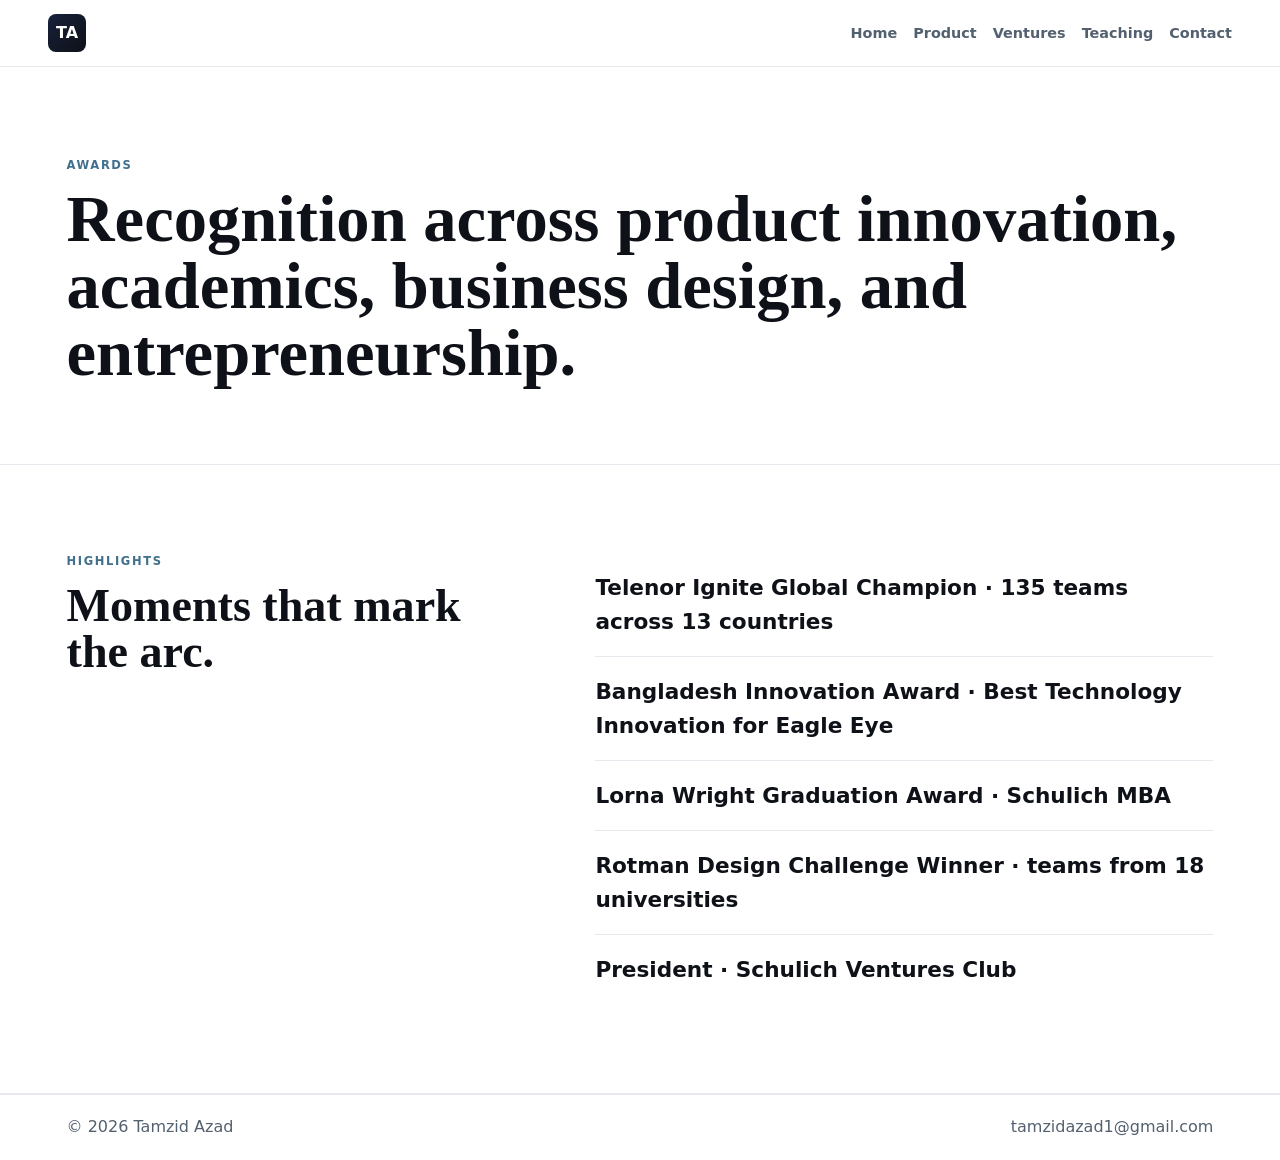
==== awards.html @ 00b00346 "chore: initial baseline commit before website evolution" ====
<!doctype html>
<html lang="en">
  <head>
    <meta charset="utf-8">
    <meta name="viewport" content="width=device-width, initial-scale=1">
    <title>Awards | Tamzid Azad</title>
    <meta name="description" content="Awards, recognitions, and leadership highlights for Tamzid Azad.">
    <link rel="stylesheet" href="/styles.css?v=20260816">
  </head>
  <body>
    <header class="site-header">
      <a class="mark" href="/" aria-label="Tamzid Azad home">TA</a>
      <nav aria-label="Primary navigation">
        <a href="/">Home</a>
        <a href="/product-management">Product</a>
        <a href="/ventures">Ventures</a>
        <a href="/teaching">Teaching</a>
        <a class="nav-contact" href="/#contact">Contact</a>
      </nav>
    </header>

    <main>
      <section class="page-hero compact">
        <p class="eyebrow">Awards</p>
        <h1>Recognition across product innovation, academics, business design, and entrepreneurship.</h1>
      </section>

      <section class="section recognition awards-list">
        <div>
          <p class="eyebrow">Highlights</p>
          <h2>Moments that mark the arc.</h2>
        </div>
        <ul>
          <li>Telenor Ignite Global Champion · 135 teams across 13 countries</li>
          <li>Bangladesh Innovation Award · Best Technology Innovation for Eagle Eye</li>
          <li>Lorna Wright Graduation Award · Schulich MBA</li>
          <li>Rotman Design Challenge Winner · teams from 18 universities</li>
          <li>President · Schulich Ventures Club</li>
        </ul>
      </section>
    </main>

    <footer>
      <span>© <span id="year"></span> Tamzid Azad</span>
      <a href="mailto:tamzidazad1@gmail.com">tamzidazad1@gmail.com</a>
    </footer>
    <script src="/script.js"></script>
  </body>
</html>
---- styles.css ----
/* Midnight Founder — see brand-guidelines.html */
:root {
  --ink: #0e1117;
  --midnight: #17213a;
  --steel: #53606f;
  --glacier: #7aa6c2;
  /* Glacier is too light to carry small bold text on Pearl (about 2.2:1), so
     accents on light backgrounds use this darker cousin and keep Glacier itself
     for fills, rules, and type on the dark bands. */
  --glacier-deep: #40708c;
  --paper: #ffffff;
  --panel: #ffffff;
  --muted: var(--steel);
  --line: #e7e9ee;
  --shadow: 0 18px 60px rgba(14, 17, 23, 0.08);
}

* {
  box-sizing: border-box;
}

html {
  scroll-behavior: smooth;
}

body {
  margin: 0;
  color: var(--ink);
  background: var(--paper);
  font-family: Inter, ui-sans-serif, system-ui, -apple-system, BlinkMacSystemFont, "Segoe UI", sans-serif;
  line-height: 1.55;
}

a {
  color: inherit;
  text-decoration: none;
}

.site-header {
  position: sticky;
  top: 0;
  z-index: 10;
  display: flex;
  align-items: center;
  justify-content: space-between;
  gap: 24px;
  padding: 14px clamp(20px, 4vw, 48px);
  background: rgba(255, 255, 255, 0.92);
  border-bottom: 1px solid rgba(231, 233, 238, 0.9);
  backdrop-filter: blur(16px);
}

.mark {
  display: grid;
  width: 38px;
  height: 38px;
  place-items: center;
  color: #fff;
  background: linear-gradient(135deg, var(--midnight), var(--ink));
  border-radius: 8px;
  font-weight: 850;
  letter-spacing: 0;
}

nav {
  display: flex;
  flex-wrap: wrap;
  gap: 16px;
  color: var(--muted);
  font-size: 0.9rem;
  font-weight: 650;
}

nav a:hover,
nav a[aria-current="page"] {
  color: var(--ink);
}

.home-hero,
.page-hero,
.contact-page {
  position: relative;
  overflow: hidden;
  background: var(--paper);
}

.home-hero {
  display: grid;
  grid-template-columns: minmax(0, 0.9fr) minmax(360px, 0.72fr);
  align-items: stretch;
  gap: clamp(18px, 3vw, 44px);
  min-height: calc(100vh - 67px);
  padding: 0 0 0 clamp(20px, 5.2vw, 70px);
  border-bottom: 1px solid var(--line);
}

.home-hero::before {
  display: none;
}

.hero-copy,
.hero-panel {
  position: relative;
  z-index: 1;
}

.hero-copy {
  display: flex;
  flex-direction: column;
  justify-content: center;
  max-width: 720px;
  padding: clamp(54px, 8vw, 112px) 0;
}

.eyebrow {
  margin: 0 0 12px;
  color: var(--glacier-deep);
  font-size: 0.72rem;
  font-weight: 850;
  letter-spacing: 0.14em;
  text-transform: uppercase;
}

h1,
h2,
h3,
p {
  margin-top: 0;
}

h1 {
  margin-bottom: 18px;
  font-family: Georgia, "Times New Roman", serif;
  font-size: clamp(2.8rem, 5.2vw, 5.4rem);
  line-height: 1;
  letter-spacing: 0;
}

h2 {
  max-width: 920px;
  margin-bottom: 24px;
  font-family: Georgia, "Times New Roman", serif;
  font-size: clamp(1.8rem, 3.6vw, 3.45rem);
  line-height: 1;
  letter-spacing: 0;
}

h3 {
  margin-bottom: 8px;
  font-size: 1.05rem;
  line-height: 1.22;
}

.lede {
  max-width: 660px;
  color: var(--steel);
  font-size: clamp(1.05rem, 1.55vw, 1.35rem);
  line-height: 1.35;
}

.hero-actions,
.contact-actions {
  display: flex;
  flex-wrap: wrap;
  gap: 12px;
  margin-top: 22px;
}

.hero-links {
  position: relative;
  z-index: 1;
  display: flex;
  flex-wrap: wrap;
  gap: 10px;
  max-width: 660px;
  margin-top: 28px;
}

.hero-links a {
  display: inline-flex;
  min-height: 36px;
  align-items: center;
  padding: 8px 12px;
  border: 1px solid rgba(231, 233, 238, 0.95);
  border-radius: 999px;
  color: var(--midnight);
  background: rgba(255, 255, 255, 0.68);
  font-size: 0.9rem;
  font-weight: 750;
}

.hero-links a:hover {
  border-color: var(--glacier);
  color: var(--glacier-deep);
}

.button {
  display: inline-flex;
  min-height: 42px;
  align-items: center;
  justify-content: center;
  padding: 10px 16px;
  border: 1px solid var(--ink);
  border-radius: 4px;
  font-weight: 750;
}

.button.primary {
  color: #fff;
  background: var(--ink);
}

.button.secondary {
  color: var(--ink);
  background: rgba(255, 255, 255, 0.64);
}

.panel-kicker,
.route-card span,
.narrative-grid span,
.course-list span,
.timeline-page span {
  display: block;
  color: var(--glacier-deep);
  font-size: 0.75rem;
  font-weight: 850;
  letter-spacing: 0.1em;
  text-transform: uppercase;
}

.hero-panel {
  align-self: stretch;
  display: flex;
  min-height: 360px;
  flex-direction: column;
  justify-content: space-between;
  padding: clamp(22px, 3vw, 34px);
  border: 1px solid var(--line);
  border-radius: 4px;
  background: rgba(255, 255, 255, 0.72);
  box-shadow: var(--shadow);
}

.panel-mark {
  display: grid;
  width: 58px;
  height: 58px;
  place-items: center;
  border: 1px solid var(--line);
  border-radius: 50%;
  color: var(--midnight);
  font-family: Georgia, "Times New Roman", serif;
  font-size: 1.35rem;
  font-weight: 700;
}

.panel-kicker {
  margin: auto 0 12px;
}

.hero-panel h2 {
  margin-bottom: 22px;
  font-size: clamp(1.8rem, 2.9vw, 2.8rem);
}

.panel-list {
  display: grid;
  border-top: 1px solid var(--line);
}

.panel-list span {
  padding: 12px 0;
  border-bottom: 1px solid var(--line);
  color: var(--muted);
  font-weight: 650;
}

.stats {
  display: grid;
  grid-template-columns: repeat(4, 1fr);
  border-top: 1px solid var(--line);
  border-bottom: 1px solid var(--line);
  background: var(--panel);
}

.stats div {
  min-height: 108px;
  padding: 22px clamp(18px, 2.6vw, 30px);
  border-right: 1px solid var(--line);
}

.stats div:last-child {
  border-right: 0;
}

.stats strong {
  display: block;
  color: var(--midnight);
  font-family: Georgia, "Times New Roman", serif;
  font-size: clamp(1.85rem, 3.3vw, 3.35rem);
  line-height: 1;
}

.stats span {
  color: var(--muted);
  font-weight: 650;
}

.section {
  padding: clamp(52px, 7vw, 88px) clamp(20px, 5.2vw, 70px);
}

.narrative-grid,
.route-grid,
.teaching-grid,
.course-list {
  display: grid;
  gap: 16px;
}

.narrative-grid {
  grid-template-columns: repeat(4, 1fr);
}

.route-grid {
  grid-template-columns: repeat(4, 1fr);
}

.route-grid.three {
  grid-template-columns: repeat(3, 1fr);
}

.narrative-grid article,
.route-card,
.teaching-grid article,
.course-list article {
  border: 1px solid var(--line);
  border-radius: 8px;
  background: var(--panel);
  padding: 22px;
}

.narrative-grid p,
.route-card p,
.teaching-grid p,
.course-list p,
.timeline-page p {
  margin-bottom: 0;
  color: var(--muted);
}

.feature-band {
  display: grid;
  grid-template-columns: minmax(220px, 0.55fr) minmax(0, 1.45fr);
  gap: clamp(28px, 6vw, 72px);
  color: #fff;
  background: var(--midnight);
}

.feature-band .eyebrow {
  color: var(--glacier);
}

.feature-band .route-card {
  color: var(--ink);
}

.recognition {
  display: grid;
  grid-template-columns: minmax(260px, 0.85fr) minmax(0, 1.15fr);
  gap: clamp(28px, 6vw, 72px);
  background: #fff;
  border-top: 1px solid var(--line);
  border-bottom: 1px solid var(--line);
}

.recognition ul {
  align-self: center;
  margin: 0;
  padding: 0;
  list-style: none;
}

.recognition li {
  padding: 18px 0;
  border-bottom: 1px solid var(--line);
  font-size: clamp(1.05rem, 2vw, 1.35rem);
  font-weight: 700;
}

.recognition li:last-child {
  border-bottom: 0;
}

.page-hero,
.contact-page {
  padding: clamp(54px, 7vw, 92px) clamp(20px, 5.2vw, 70px);
}

.page-hero.compact {
  padding-bottom: clamp(40px, 5vw, 60px);
}

.teaching-hero {
  color: #fff;
  background: var(--midnight);
}

.teaching-hero .eyebrow {
  color: var(--glacier);
}

.teaching-hero .lede {
  color: rgba(255, 255, 255, 0.82);
}

.teaching-grid.expanded {
  grid-template-columns: repeat(4, 1fr);
}

.timeline-page {
  display: grid;
  gap: 18px;
}

.timeline-page article {
  display: grid;
  grid-template-columns: minmax(160px, 0.28fr) minmax(0, 1fr);
  gap: 18px 34px;
  padding: 28px 0;
  border-bottom: 1px solid var(--line);
}

.timeline-page article:first-child {
  padding-top: 0;
}

.timeline-page h2 {
  margin-bottom: 8px;
  font-size: clamp(1.55rem, 2.35vw, 2.45rem);
}

.timeline-page h3 {
  color: var(--glacier-deep);
}

.course-list {
  grid-template-columns: repeat(2, 1fr);
}

.course-list h2 {
  font-size: clamp(1.55rem, 2.35vw, 2.45rem);
}

.contact-page {
  min-height: calc(100vh - 142px);
  display: flex;
  flex-direction: column;
  justify-content: center;
}

footer {
  display: flex;
  justify-content: space-between;
  gap: 16px;
  padding: 20px clamp(20px, 5.2vw, 70px);
  color: var(--muted);
  background: #fff;
  border-top: 1px solid var(--line);
}

@media (max-width: 1050px) {
  .narrative-grid,
  .route-grid,
  .teaching-grid.expanded {
    grid-template-columns: repeat(2, 1fr);
  }

  .feature-band,
  .recognition {
    grid-template-columns: 1fr;
  }
}

@media (max-width: 900px) {
  .home-hero {
    grid-template-columns: 1fr;
    min-height: auto;
    padding: clamp(30px, 7vw, 58px) clamp(20px, 5.2vw, 70px) 0;
  }

  .hero-panel {
    min-height: 300px;
  }

  .hero-copy {
    padding: 0;
  }

  .hero-portrait {
    min-height: 430px;
    border-radius: 42px 42px 0 0;
  }

  .hero-portrait::after {
    background: linear-gradient(180deg, rgba(255, 255, 255, 0) 56%, var(--paper) 100%);
  }

  .hero-portrait img {
    min-height: 430px;
    object-position: 36% 50%;
  }

  .stats,
  .route-grid.three {
    grid-template-columns: repeat(2, 1fr);
  }

  .timeline-page article {
    grid-template-columns: 1fr;
  }
}

@media (max-width: 620px) {
  .site-header {
    align-items: flex-start;
  }

  nav {
    justify-content: flex-end;
    gap: 10px 14px;
    font-size: 0.86rem;
  }

  h1 {
    font-size: 2.75rem;
  }

  /* The wash is a right-column backdrop; once the hero stacks it just draws a
     seam down the middle of the copy. */
  .home-hero::before {
    display: none;
  }

  .stats,
  .narrative-grid,
  .route-grid,
  .route-grid.three,
  .teaching-grid.expanded,
  .course-list {
    grid-template-columns: 1fr;
  }

  .stats div {
    border-right: 0;
    border-bottom: 1px solid var(--line);
  }

  .stats div:last-child {
    border-bottom: 0;
  }

  footer {
    flex-direction: column;
  }
}

/* ---------------------------------------------------------- hero portrait */

.hero-portrait {
  position: relative;
  z-index: 1;
  align-self: stretch;
  display: flex;
  flex-direction: column;
  margin: 0;
  overflow: hidden;
  border: 0;
  border-radius: 50% 0 0 50%;
  background: transparent;
  box-shadow: none;
}

.hero-portrait::after {
  position: absolute;
  inset: 0;
  content: "";
  background:
    linear-gradient(90deg, var(--paper) 0%, rgba(255, 255, 255, 0.5) 14%, rgba(255, 255, 255, 0) 34%),
    linear-gradient(180deg, rgba(14, 17, 23, 0.02), rgba(14, 17, 23, 0.16));
  pointer-events: none;
}

.hero-portrait img {
  display: block;
  width: 100%;
  flex: 1;
  min-height: calc(100vh - 67px);
  object-fit: cover;
  object-position: 38% 50%;
}

.hero-portrait figcaption {
  display: none;
}

.hero-portrait strong {
  display: block;
  margin-bottom: 2px;
  font-family: Georgia, "Times New Roman", serif;
  font-size: 1.15rem;
  font-weight: 600;
}

.hero-portrait span {
  color: var(--muted);
  font-size: 0.92rem;
}

@media (max-width: 900px) {
  .home-hero .hero-portrait {
    min-height: 430px;
    border-radius: 42px 42px 0 0;
  }

  .home-hero .hero-portrait::after {
    background: linear-gradient(180deg, rgba(255, 255, 255, 0) 58%, var(--paper) 100%);
  }

  .home-hero .hero-portrait img {
    min-height: 430px;
    object-position: 36% 50%;
  }
}

/* ------------------------------------------------------- timeline toggle */

/* .timeline-page article sets display:grid, which outranks the user-agent
   [hidden] rule — without this the collapsed entries stay visible. */
.timeline-page article[hidden] {
  display: none;
}

.timeline-toggle {
  display: inline-flex;
  align-items: center;
  gap: 8px;
  margin-top: 22px;
  padding: 10px 16px;
  border: 1px solid var(--line);
  border-radius: 4px;
  color: var(--midnight);
  background: var(--panel);
  font: inherit;
  font-weight: 750;
  cursor: pointer;
  /* Grid child of .timeline-page — without this it stretches to the full
     column and stops reading as a button. */
  justify-self: start;
}

.timeline-toggle:hover {
  border-color: var(--glacier);
  color: var(--glacier-deep);
}

.timeline-toggle::after {
  content: "↓";
  font-size: 0.9em;
}

.timeline-toggle[aria-expanded="true"]::after {
  content: "↑";
}

/* ------------------------------------------------------------------ now */

.now-band {
  display: grid;
  grid-template-columns: minmax(260px, 0.72fr) minmax(0, 1.28fr);
  gap: clamp(28px, 6vw, 72px);
  border-top: 1px solid var(--line);
  background: var(--panel);
}

.now-band p {
  max-width: 62ch;
  color: var(--muted);
  font-size: clamp(1rem, 1.4vw, 1.2rem);
}

/* -------------------------------------------------------------- contact */

.contact-band {
  display: grid;
  grid-template-columns: minmax(280px, 0.9fr) minmax(0, 1.1fr);
  gap: clamp(34px, 7vw, 96px);
  align-items: end;
  padding: clamp(64px, 9vw, 118px) clamp(20px, 5.2vw, 70px);
  color: #fff;
  background: var(--midnight);
}

.contact-band .eyebrow {
  color: var(--glacier);
}

.contact-band h2 {
  max-width: 720px;
  margin-bottom: 0;
}

.contact-band-copy p {
  max-width: 54ch;
  margin-bottom: 30px;
  color: rgba(255, 255, 255, 0.74);
  font-size: clamp(1rem, 1.35vw, 1.18rem);
}

.contact-email {
  display: flex;
  max-width: 620px;
  align-items: center;
  justify-content: space-between;
  gap: 24px;
  padding: 18px 0;
  border-top: 1px solid rgba(255, 255, 255, 0.3);
  border-bottom: 1px solid rgba(255, 255, 255, 0.3);
  font-family: Georgia, "Times New Roman", serif;
  font-size: clamp(1.18rem, 2.2vw, 1.8rem);
}

.contact-email:hover {
  color: var(--glacier);
  border-color: var(--glacier);
}

/* --------------------------------------------------------------- media */

.media-feature {
  display: grid;
  grid-template-columns: minmax(240px, 0.58fr) minmax(0, 1.42fr);
  gap: clamp(28px, 5vw, 64px);
  border-top: 1px solid var(--line);
}

.media-copy p:not(.eyebrow) {
  max-width: 62ch;
  color: var(--muted);
}

.media-grid {
  display: grid;
  grid-template-columns: repeat(2, 1fr);
  gap: 16px;
}

.media-grid figure {
  overflow: hidden;
  margin: 0;
  border: 1px solid var(--line);
  border-radius: 8px;
  background: var(--panel);
  box-shadow: var(--shadow);
}

.media-grid img {
  display: block;
  width: 100%;
  aspect-ratio: 4 / 3;
  object-fit: cover;
}

.media-grid figcaption {
  padding: 14px 16px;
  color: var(--muted);
  font-size: 0.92rem;
}

@media (max-width: 1050px) {
  .now-band,
  .media-feature,
  .contact-band {
    grid-template-columns: 1fr;
  }
}

@media (max-width: 700px) {
  .nav-contact {
    display: none;
  }

  .media-grid {
    grid-template-columns: 1fr;
  }

  .contact-email {
    gap: 14px;
    overflow-wrap: anywhere;
  }
}
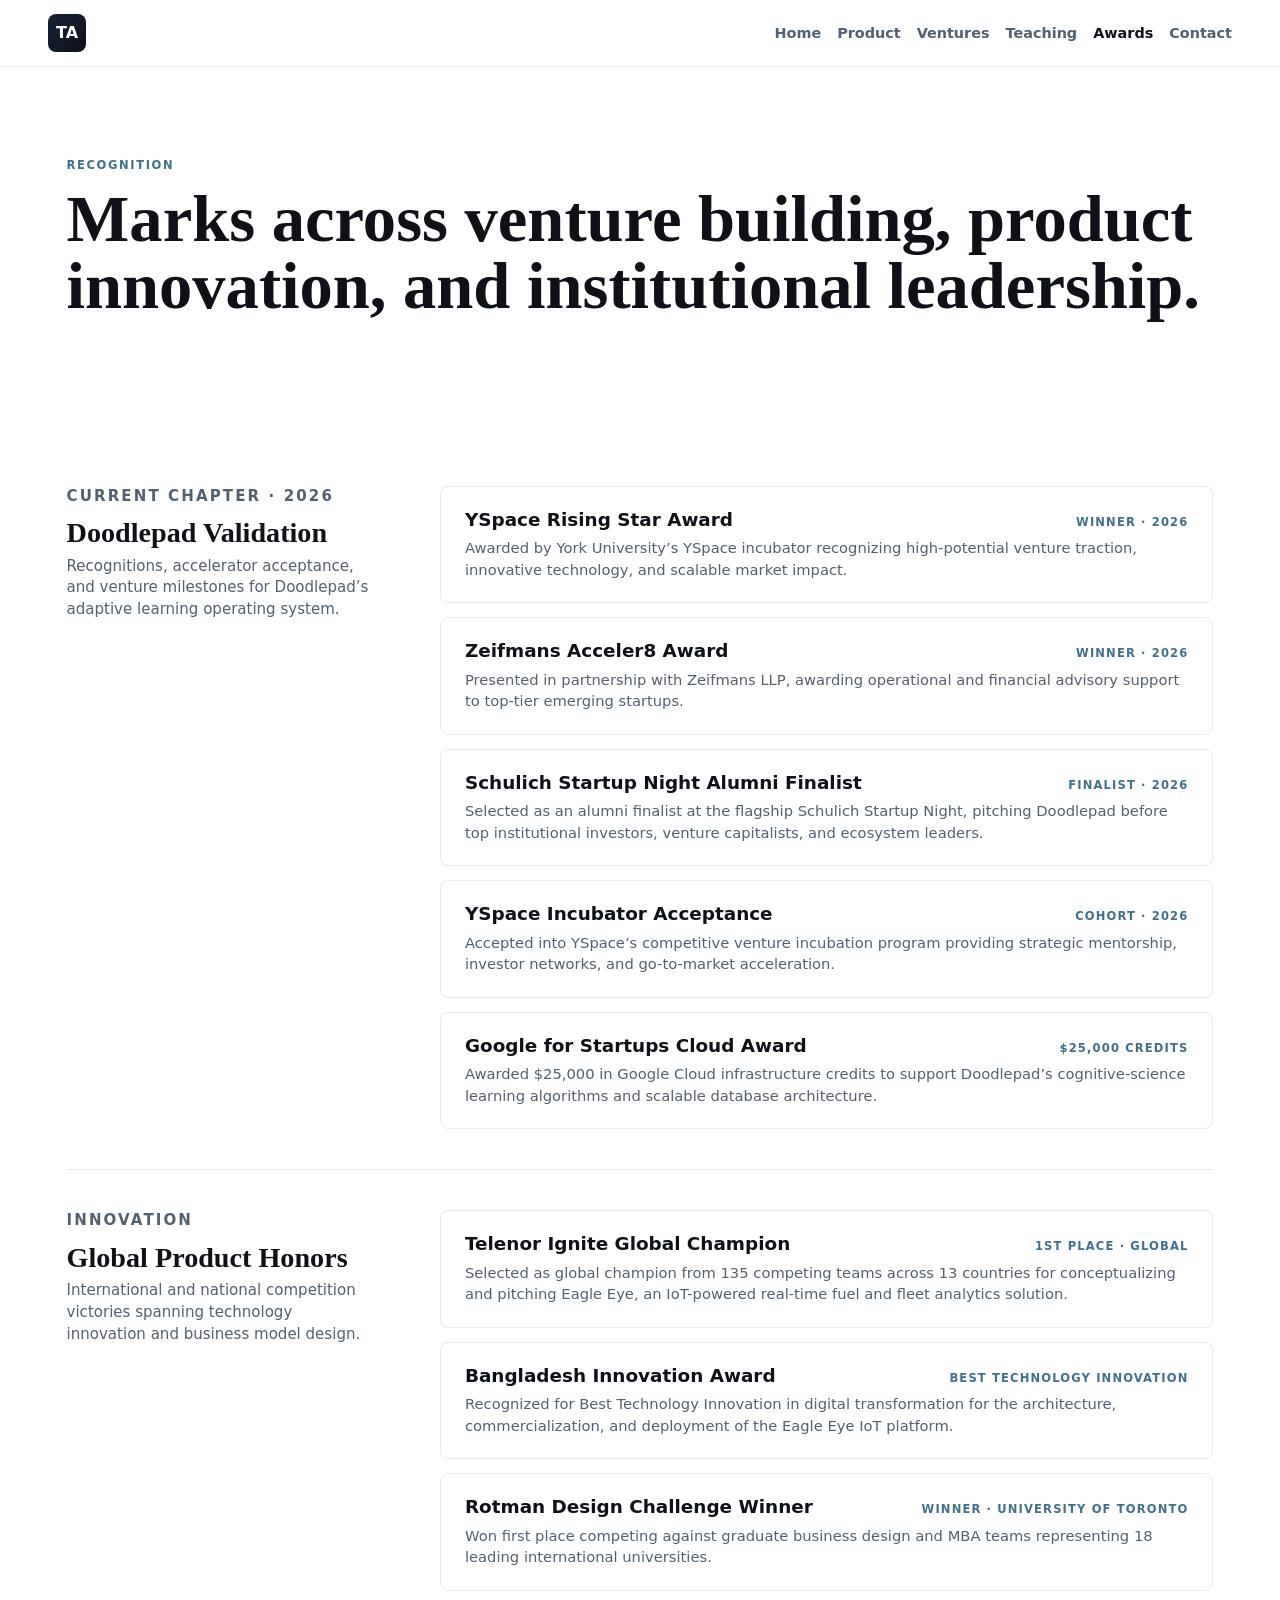
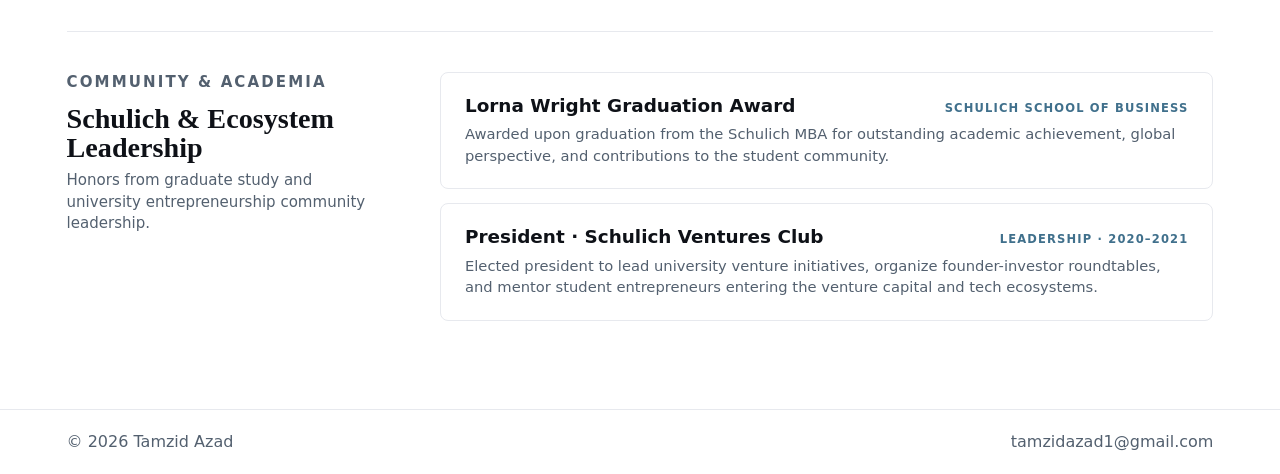
==== commit 855f1db5: "feat: website evolution — elevate Doodlepad founder role, add decade metric, update awards, photo ca" ====
--- a/awards.html
+++ b/awards.html
@@ -3,11 +3,29 @@
   <head>
     <meta charset="utf-8">
     <meta name="viewport" content="width=device-width, initial-scale=1">
-    <title>Awards | Tamzid Azad</title>
-    <meta name="description" content="Awards, recognitions, and leadership highlights for Tamzid Azad.">
-    <link rel="stylesheet" href="/styles.css?v=20260816">
+    <title>Awards &amp; Recognition | Tamzid Azad</title>
+    <meta name="description" content="Awards, venture recognition, and leadership honors for Tamzid Azad — including Doodlepad accolades (YSpace Rising Star, Zeifmans Acceler8, Schulich Startup Night finalist) and global innovation championships.">
+    <link rel="canonical" href="https://tamzidazad.com/awards">
+
+    <!-- Open Graph -->
+    <meta property="og:title" content="Awards &amp; Recognition | Tamzid Azad">
+    <meta property="og:description" content="Honors across venture building, product innovation, academics, and institutional leadership.">
+    <meta property="og:type" content="website">
+    <meta property="og:url" content="https://tamzidazad.com/awards">
+    <meta property="og:image" content="https://tamzidazad.com/media/ventures/schulich-startup-night-2021-speaking.jpeg">
+
+    <!-- Twitter Card -->
+    <meta name="twitter:card" content="summary_large_image">
+    <meta name="twitter:title" content="Awards &amp; Recognition | Tamzid Azad">
+    <meta name="twitter:description" content="Honors across venture building, product innovation, academics, and institutional leadership.">
+    <meta name="twitter:image" content="https://tamzidazad.com/media/ventures/schulich-startup-night-2021-speaking.jpeg">
+
+    <link rel="icon" href="data:image/svg+xml,%3Csvg xmlns='http://www.w3.org/2000/svg' viewBox='0 0 64 64'%3E%3Crect width='64' height='64' rx='14' fill='%2317213a'/%3E%3Ctext x='32' y='40' text-anchor='middle' font-family='Georgia' font-size='24' font-weight='700' fill='white'%3ETA%3C/text%3E%3C/svg%3E">
+    <link rel="stylesheet" href="/styles.css?v=20260917">
   </head>
   <body>
+    <a class="skip-link" href="#main">Skip to main content</a>
+
     <header class="site-header">
       <a class="mark" href="/" aria-label="Tamzid Azad home">TA</a>
       <nav aria-label="Primary navigation">
@@ -15,28 +33,129 @@
         <a href="/product-management">Product</a>
         <a href="/ventures">Ventures</a>
         <a href="/teaching">Teaching</a>
+        <a href="/awards" aria-current="page">Awards</a>
         <a class="nav-contact" href="/#contact">Contact</a>
       </nav>
     </header>
 
-    <main>
+    <main id="main">
       <section class="page-hero compact">
-        <p class="eyebrow">Awards</p>
-        <h1>Recognition across product innovation, academics, business design, and entrepreneurship.</h1>
+        <p class="eyebrow">Recognition</p>
+        <h1>Marks across venture building, product innovation, and institutional leadership.</h1>
       </section>
 
-      <section class="section recognition awards-list">
-        <div>
-          <p class="eyebrow">Highlights</p>
-          <h2>Moments that mark the arc.</h2>
+      <section class="section">
+        <div class="awards-categories">
+          <!-- 1: Doodlepad / Current Ventures -->
+          <article class="awards-category">
+            <div class="awards-category-meta">
+              <p class="eyebrow">Current Chapter · 2026</p>
+              <h2>Doodlepad Validation</h2>
+              <p>Recognitions, accelerator acceptance, and venture milestones for Doodlepad’s adaptive learning operating system.</p>
+            </div>
+            <div class="awards-list-detailed">
+              <div class="award-card">
+                <div class="award-header">
+                  <h3>YSpace Rising Star Award</h3>
+                  <span class="award-badge">Winner · 2026</span>
+                </div>
+                <p>Awarded by York University’s YSpace incubator recognizing high-potential venture traction, innovative technology, and scalable market impact.</p>
+              </div>
+
+              <div class="award-card">
+                <div class="award-header">
+                  <h3>Zeifmans Acceler8 Award</h3>
+                  <span class="award-badge">Winner · 2026</span>
+                </div>
+                <p>Presented in partnership with Zeifmans LLP, awarding operational and financial advisory support to top-tier emerging startups.</p>
+              </div>
+
+              <div class="award-card">
+                <div class="award-header">
+                  <h3>Schulich Startup Night Alumni Finalist</h3>
+                  <span class="award-badge">Finalist · 2026</span>
+                </div>
+                <p>Selected as an alumni finalist at the flagship Schulich Startup Night, pitching Doodlepad before top institutional investors, venture capitalists, and ecosystem leaders.</p>
+              </div>
+
+              <div class="award-card">
+                <div class="award-header">
+                  <h3>YSpace Incubator Acceptance</h3>
+                  <span class="award-badge">Cohort · 2026</span>
+                </div>
+                <p>Accepted into YSpace’s competitive venture incubation program providing strategic mentorship, investor networks, and go-to-market acceleration.</p>
+              </div>
+
+              <div class="award-card">
+                <div class="award-header">
+                  <h3>Google for Startups Cloud Award</h3>
+                  <span class="award-badge">$25,000 Credits</span>
+                </div>
+                <p>Awarded $25,000 in Google Cloud infrastructure credits to support Doodlepad’s cognitive-science learning algorithms and scalable database architecture.</p>
+              </div>
+            </div>
+          </article>
+
+          <!-- 2: Product & Global Innovation -->
+          <article class="awards-category">
+            <div class="awards-category-meta">
+              <p class="eyebrow">Innovation</p>
+              <h2>Global Product Honors</h2>
+              <p>International and national competition victories spanning technology innovation and business model design.</p>
+            </div>
+            <div class="awards-list-detailed">
+              <div class="award-card">
+                <div class="award-header">
+                  <h3>Telenor Ignite Global Champion</h3>
+                  <span class="award-badge">1st Place · Global</span>
+                </div>
+                <p>Selected as global champion from 135 competing teams across 13 countries for conceptualizing and pitching Eagle Eye, an IoT-powered real-time fuel and fleet analytics solution.</p>
+              </div>
+
+              <div class="award-card">
+                <div class="award-header">
+                  <h3>Bangladesh Innovation Award</h3>
+                  <span class="award-badge">Best Technology Innovation</span>
+                </div>
+                <p>Recognized for Best Technology Innovation in digital transformation for the architecture, commercialization, and deployment of the Eagle Eye IoT platform.</p>
+              </div>
+
+              <div class="award-card">
+                <div class="award-header">
+                  <h3>Rotman Design Challenge Winner</h3>
+                  <span class="award-badge">Winner · University of Toronto</span>
+                </div>
+                <p>Won first place competing against graduate business design and MBA teams representing 18 leading international universities.</p>
+              </div>
+            </div>
+          </article>
+
+          <!-- 3: Academic & Community Leadership -->
+          <article class="awards-category">
+            <div class="awards-category-meta">
+              <p class="eyebrow">Community &amp; Academia</p>
+              <h2>Schulich &amp; Ecosystem Leadership</h2>
+              <p>Honors from graduate study and university entrepreneurship community leadership.</p>
+            </div>
+            <div class="awards-list-detailed">
+              <div class="award-card">
+                <div class="award-header">
+                  <h3>Lorna Wright Graduation Award</h3>
+                  <span class="award-badge">Schulich School of Business</span>
+                </div>
+                <p>Awarded upon graduation from the Schulich MBA for outstanding academic achievement, global perspective, and contributions to the student community.</p>
+              </div>
+
+              <div class="award-card">
+                <div class="award-header">
+                  <h3>President · Schulich Ventures Club</h3>
+                  <span class="award-badge">Leadership · 2020–2021</span>
+                </div>
+                <p>Elected president to lead university venture initiatives, organize founder-investor roundtables, and mentor student entrepreneurs entering the venture capital and tech ecosystems.</p>
+              </div>
+            </div>
+          </article>
         </div>
-        <ul>
-          <li>Telenor Ignite Global Champion · 135 teams across 13 countries</li>
-          <li>Bangladesh Innovation Award · Best Technology Innovation for Eagle Eye</li>
-          <li>Lorna Wright Graduation Award · Schulich MBA</li>
-          <li>Rotman Design Challenge Winner · teams from 18 universities</li>
-          <li>President · Schulich Ventures Club</li>
-        </ul>
       </section>
     </main>
 
--- a/styles.css
+++ b/styles.css
@@ -36,6 +36,25 @@
   text-decoration: none;
 }
 
+.skip-link {
+  position: absolute;
+  top: -100px;
+  left: 20px;
+  z-index: 100;
+  padding: 10px 16px;
+  background: var(--midnight);
+  color: #fff;
+  border-radius: 4px;
+  font-weight: 750;
+  font-size: 0.9rem;
+  text-decoration: none;
+  transition: top 0.2s ease;
+}
+
+.skip-link:focus {
+  top: 16px;
+}
+
 .site-header {
   position: sticky;
   top: 0;
@@ -130,7 +149,7 @@
 
 h1 {
   margin-bottom: 18px;
-  font-family: Georgia, "Times New Roman", serif;
+  font-family: "EB Garamond", Garamond, "Baskerville", Georgia, serif;
   font-size: clamp(2.8rem, 5.2vw, 5.4rem);
   line-height: 1;
   letter-spacing: 0;
@@ -139,7 +158,7 @@
 h2 {
   max-width: 920px;
   margin-bottom: 24px;
-  font-family: Georgia, "Times New Roman", serif;
+  font-family: "EB Garamond", Garamond, "Baskerville", Georgia, serif;
   font-size: clamp(1.8rem, 3.6vw, 3.45rem);
   line-height: 1;
   letter-spacing: 0;
@@ -249,7 +268,7 @@
   border: 1px solid var(--line);
   border-radius: 50%;
   color: var(--midnight);
-  font-family: Georgia, "Times New Roman", serif;
+  font-family: "EB Garamond", Garamond, "Baskerville", Georgia, serif;
   font-size: 1.35rem;
   font-weight: 700;
 }
@@ -296,9 +315,11 @@
 .stats strong {
   display: block;
   color: var(--midnight);
-  font-family: Georgia, "Times New Roman", serif;
-  font-size: clamp(1.85rem, 3.3vw, 3.35rem);
-  line-height: 1;
+  font-family: "EB Garamond", Garamond, "Baskerville", Georgia, serif;
+  font-size: clamp(1.65rem, 2.8vw, 3rem);
+  line-height: 1.05;
+  margin-bottom: 4px;
+  letter-spacing: -0.01em;
 }
 
 .stats span {
@@ -607,7 +628,7 @@
 .hero-portrait strong {
   display: block;
   margin-bottom: 2px;
-  font-family: Georgia, "Times New Roman", serif;
+  font-family: "EB Garamond", Garamond, "Baskerville", Georgia, serif;
   font-size: 1.15rem;
   font-weight: 600;
 }
@@ -726,7 +747,7 @@
   padding: 18px 0;
   border-top: 1px solid rgba(255, 255, 255, 0.3);
   border-bottom: 1px solid rgba(255, 255, 255, 0.3);
-  font-family: Georgia, "Times New Roman", serif;
+  font-family: "EB Garamond", Garamond, "Baskerville", Georgia, serif;
   font-size: clamp(1.18rem, 2.2vw, 1.8rem);
 }
 
@@ -777,10 +798,210 @@
   font-size: 0.92rem;
 }
 
+/* ------------------------------------------------------------- carousel */
+
+.carousel-container {
+  display: flex;
+  flex-direction: column;
+  gap: 16px;
+  width: 100%;
+}
+
+.carousel-track {
+  display: flex;
+  gap: 18px;
+  overflow-x: auto;
+  scroll-snap-type: x mandatory;
+  scroll-behavior: smooth;
+  -webkit-overflow-scrolling: touch;
+  scrollbar-width: none;
+  padding-bottom: 6px;
+}
+
+.carousel-track::-webkit-scrollbar {
+  display: none;
+}
+
+.carousel-slide {
+  flex: 0 0 100%;
+  scroll-snap-align: start;
+  margin: 0;
+  border: 1px solid var(--line);
+  border-radius: 8px;
+  overflow: hidden;
+  background: var(--panel);
+  box-shadow: var(--shadow);
+  display: flex;
+  flex-direction: column;
+}
+
+.carousel-slide img {
+  display: block;
+  width: 100%;
+  aspect-ratio: 16 / 10;
+  object-fit: cover;
+}
+
+.carousel-slide figcaption {
+  display: flex;
+  flex-direction: column;
+  gap: 6px;
+  padding: 18px 22px;
+}
+
+.carousel-tag {
+  display: block;
+  color: var(--glacier-deep);
+  font-size: 0.74rem;
+  font-weight: 850;
+  letter-spacing: 0.12em;
+  text-transform: uppercase;
+}
+
+.carousel-slide p {
+  margin: 0;
+  color: var(--muted);
+  font-size: 0.94rem;
+  line-height: 1.45;
+}
+
+.carousel-controls {
+  display: flex;
+  align-items: center;
+  justify-content: space-between;
+  padding: 4px 2px;
+}
+
+.carousel-nav-group {
+  display: flex;
+  align-items: center;
+  gap: 10px;
+}
+
+.carousel-btn {
+  display: inline-flex;
+  align-items: center;
+  justify-content: center;
+  width: 40px;
+  height: 40px;
+  border: 1px solid var(--line);
+  border-radius: 6px;
+  background: var(--panel);
+  color: var(--midnight);
+  font-size: 1.15rem;
+  cursor: pointer;
+  transition: all 0.2s ease;
+  user-select: none;
+}
+
+.carousel-btn:hover:not(:disabled) {
+  border-color: var(--glacier);
+  color: var(--glacier-deep);
+  background: #fff;
+}
+
+.carousel-btn:focus-visible {
+  outline: 2px solid var(--glacier-deep);
+  outline-offset: 2px;
+}
+
+.carousel-btn:disabled {
+  opacity: 0.3;
+  cursor: not-allowed;
+}
+
+.carousel-counter {
+  font-size: 0.84rem;
+  font-weight: 750;
+  letter-spacing: 0.1em;
+  color: var(--muted);
+  text-transform: uppercase;
+}
+
+/* --------------------------------------------------------------- awards */
+
+.awards-categories {
+  display: grid;
+  gap: 40px;
+}
+
+.awards-category {
+  display: grid;
+  grid-template-columns: minmax(240px, 0.4fr) minmax(0, 1fr);
+  gap: clamp(24px, 5vw, 64px);
+  padding-bottom: 40px;
+  border-bottom: 1px solid var(--line);
+}
+
+.awards-category:last-child {
+  border-bottom: 0;
+  padding-bottom: 0;
+}
+
+.awards-category-meta h2 {
+  font-size: clamp(1.4rem, 2.2vw, 2.1rem);
+  margin-bottom: 8px;
+}
+
+.awards-category-meta p {
+  color: var(--muted);
+  font-size: 0.94rem;
+  line-height: 1.45;
+}
+
+.awards-list-detailed {
+  display: grid;
+  gap: 14px;
+}
+
+.award-card {
+  padding: 22px 24px;
+  border: 1px solid var(--line);
+  border-radius: 8px;
+  background: var(--panel);
+  transition: border-color 0.2s ease;
+}
+
+.award-card:hover {
+  border-color: rgba(122, 166, 194, 0.6);
+}
+
+.award-header {
+  display: flex;
+  align-items: baseline;
+  justify-content: space-between;
+  flex-wrap: wrap;
+  gap: 8px;
+  margin-bottom: 6px;
+}
+
+.award-header h3 {
+  margin: 0;
+  font-size: 1.15rem;
+  color: var(--ink);
+}
+
+.award-badge {
+  display: inline-block;
+  font-size: 0.72rem;
+  font-weight: 850;
+  letter-spacing: 0.1em;
+  text-transform: uppercase;
+  color: var(--glacier-deep);
+}
+
+.award-card p {
+  margin: 0;
+  color: var(--muted);
+  font-size: 0.92rem;
+  line-height: 1.45;
+}
+
 @media (max-width: 1050px) {
   .now-band,
   .media-feature,
-  .contact-band {
+  .contact-band,
+  .awards-category {
     grid-template-columns: 1fr;
   }
 }
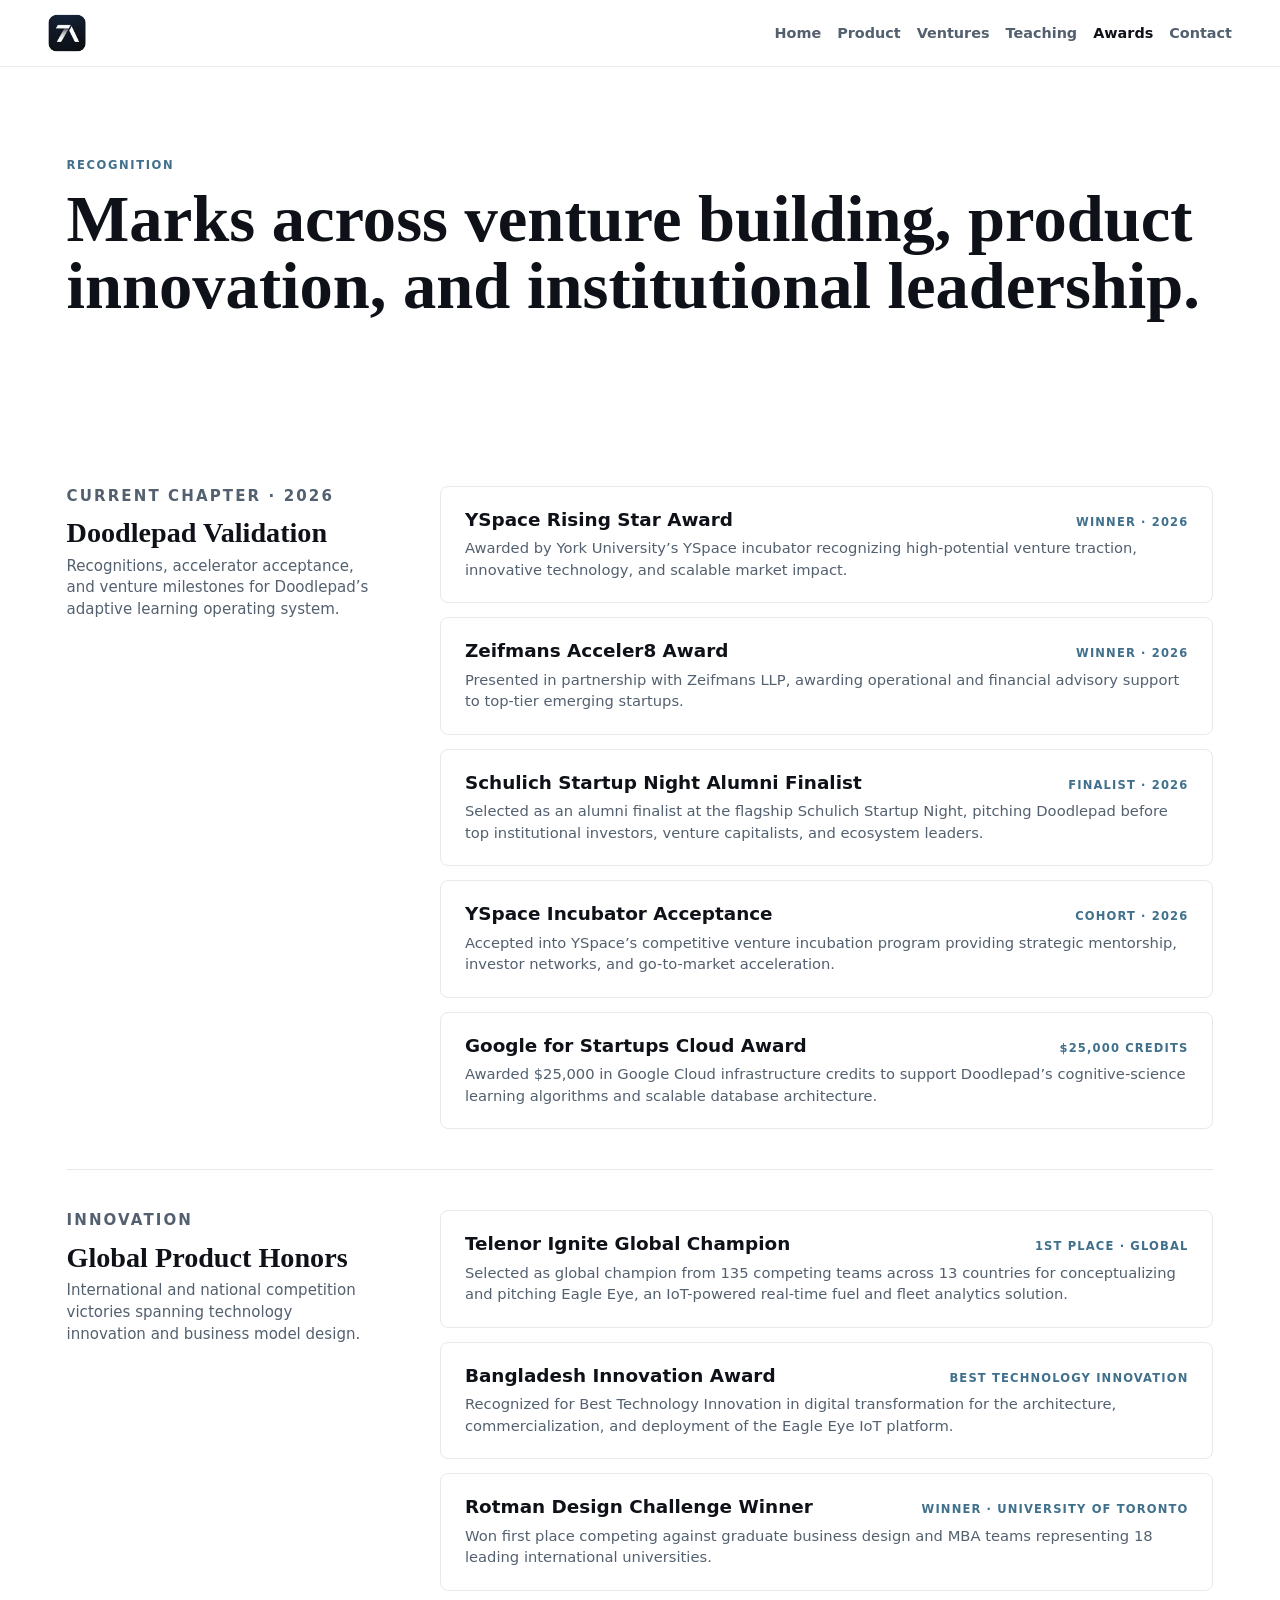
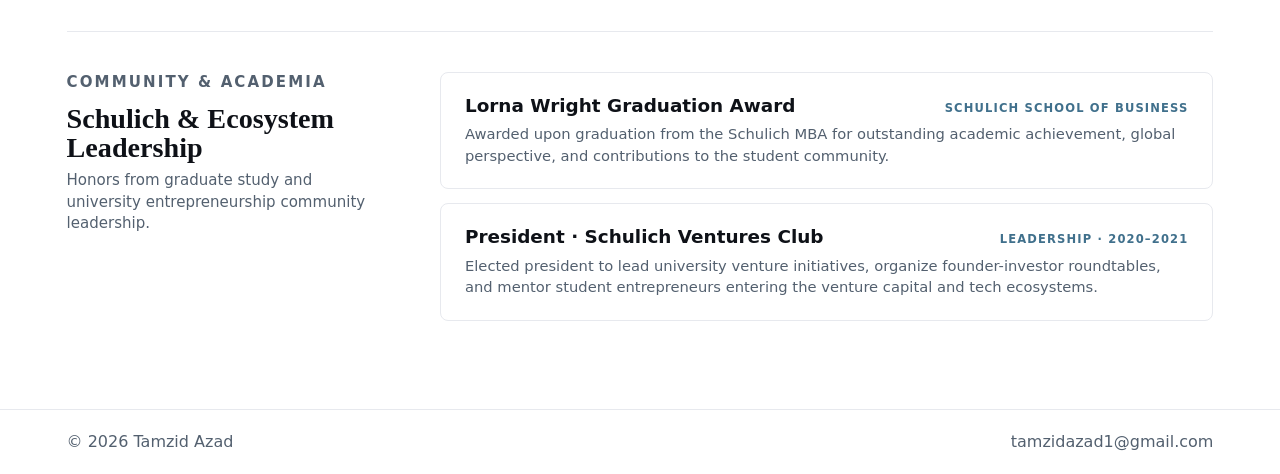
==== commit 56ff2c12: "feat: replace site mark and favicon with updated custom brand logo" ====
--- a/awards.html
+++ b/awards.html
@@ -20,14 +20,19 @@
     <meta name="twitter:description" content="Honors across venture building, product innovation, academics, and institutional leadership.">
     <meta name="twitter:image" content="https://tamzidazad.com/media/ventures/schulich-startup-night-2021-speaking.jpeg">
 
-    <link rel="icon" href="data:image/svg+xml,%3Csvg xmlns='http://www.w3.org/2000/svg' viewBox='0 0 64 64'%3E%3Crect width='64' height='64' rx='14' fill='%2317213a'/%3E%3Ctext x='32' y='40' text-anchor='middle' font-family='Georgia' font-size='24' font-weight='700' fill='white'%3ETA%3C/text%3E%3C/svg%3E">
-    <link rel="stylesheet" href="/styles.css?v=20260917">
+    <link rel="icon" type="image/png" sizes="32x32" href="/favicon-32x32.png">
+    <link rel="icon" type="image/png" sizes="16x16" href="/favicon-16x16.png">
+    <link rel="apple-touch-icon" sizes="180x180" href="/apple-touch-icon.png">
+    <link rel="shortcut icon" href="/favicon.ico">
+    <link rel="stylesheet" href="/styles.css?v=20260928">
   </head>
   <body>
     <a class="skip-link" href="#main">Skip to main content</a>
 
     <header class="site-header">
-      <a class="mark" href="/" aria-label="Tamzid Azad home">TA</a>
+      <a class="mark" href="/" aria-label="Tamzid Azad home">
+        <img src="/media/logo.png" alt="Tamzid Azad logo" width="38" height="38" loading="eager" decoding="async">
+      </a>
       <nav aria-label="Primary navigation">
         <a href="/">Home</a>
         <a href="/product-management">Product</a>
--- a/styles.css
+++ b/styles.css
@@ -70,15 +70,29 @@
 }
 
 .mark {
-  display: grid;
+  display: inline-flex;
+  align-items: center;
+  justify-content: center;
   width: 38px;
   height: 38px;
-  place-items: center;
-  color: #fff;
-  background: linear-gradient(135deg, var(--midnight), var(--ink));
-  border-radius: 8px;
-  font-weight: 850;
-  letter-spacing: 0;
+  border-radius: 9px;
+  overflow: hidden;
+  text-decoration: none;
+  line-height: 0;
+  flex-shrink: 0;
+  transition: transform 0.2s ease, opacity 0.2s ease;
+}
+
+.mark:hover {
+  transform: scale(1.05);
+  opacity: 0.92;
+}
+
+.mark img {
+  display: block;
+  width: 100%;
+  height: 100%;
+  object-fit: contain;
 }
 
 nav {
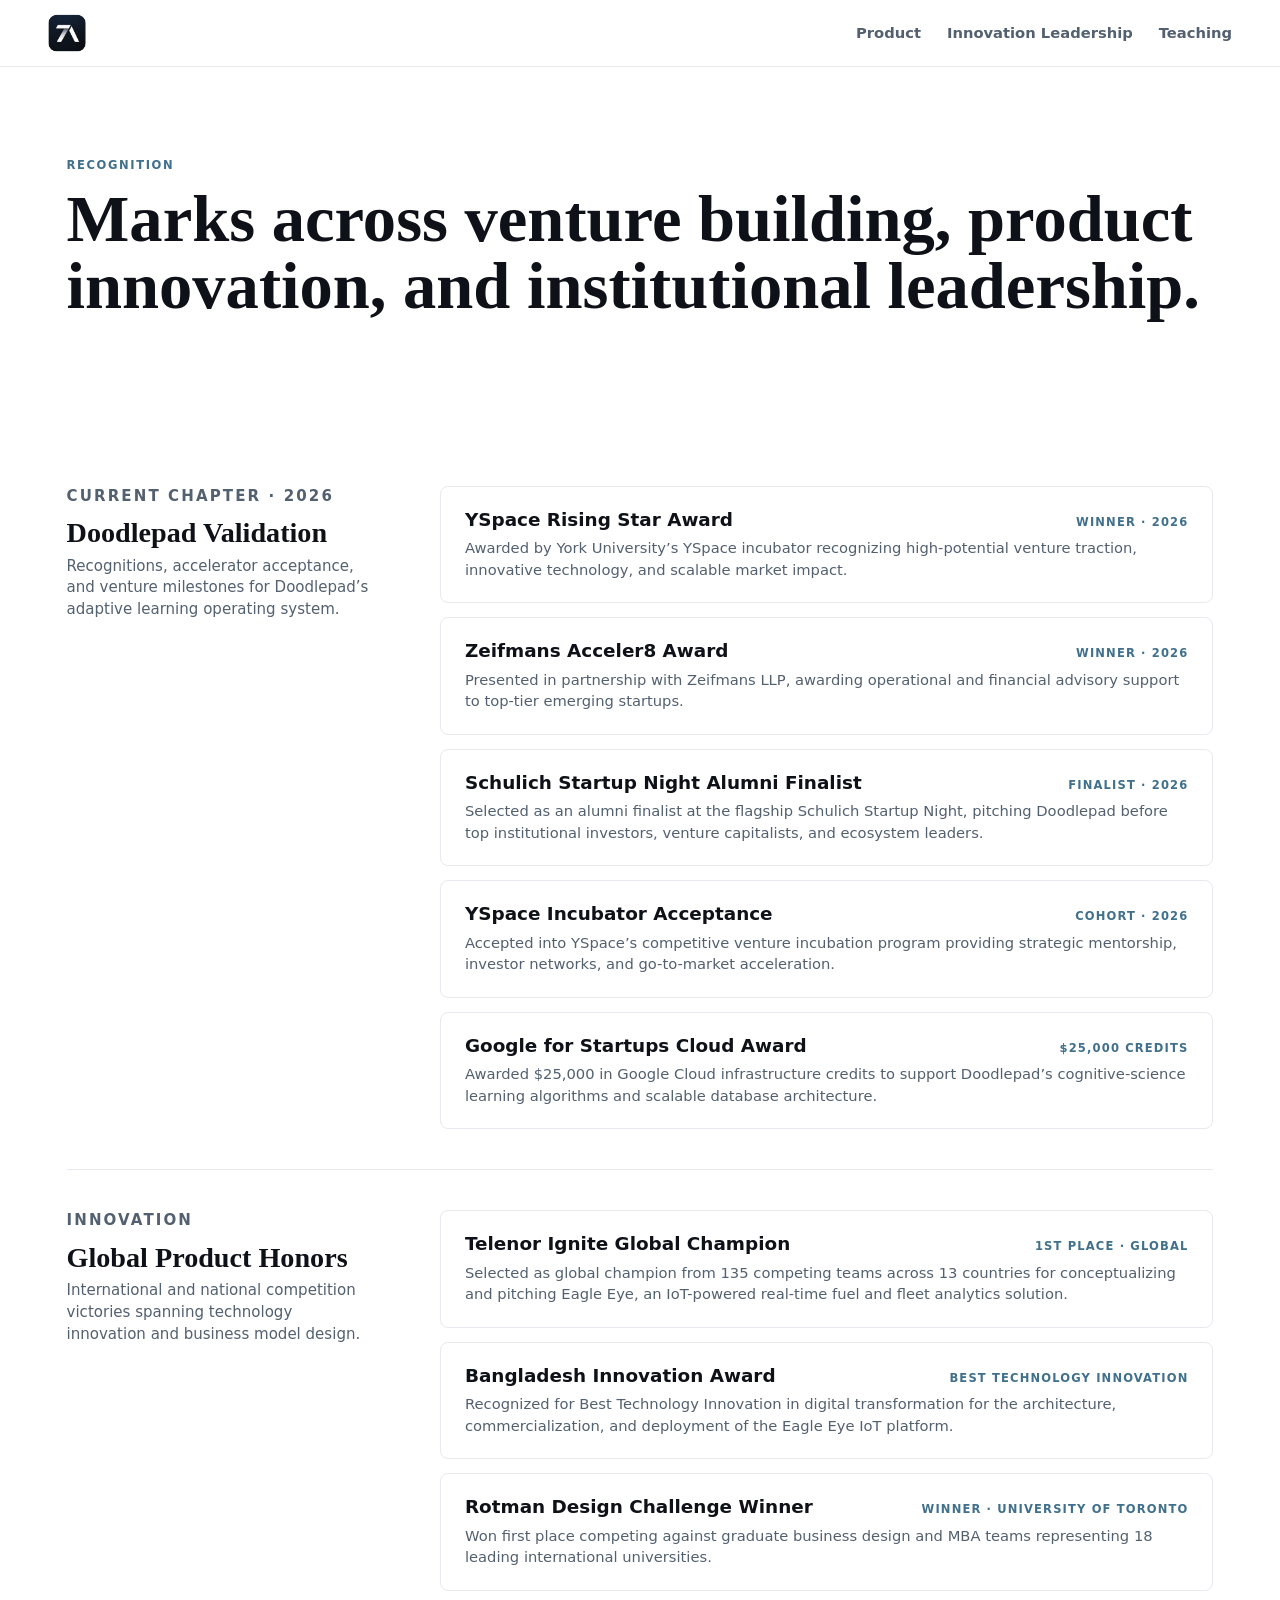
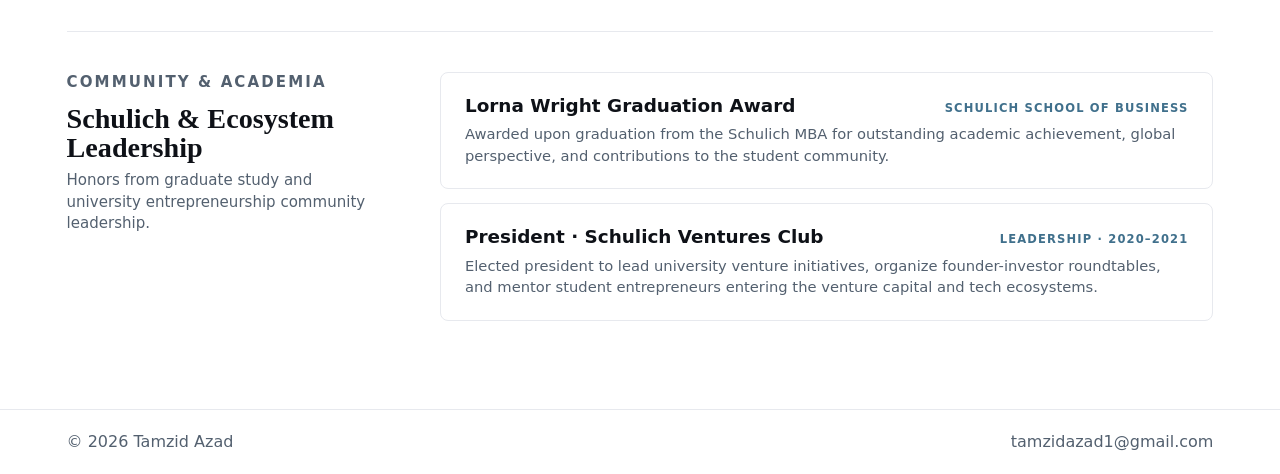
==== commit f5805b40: "feat: streamline top navigation to Product, Innovation Leadership, and Teaching" ====
--- a/awards.html
+++ b/awards.html
@@ -34,12 +34,9 @@
         <img src="/media/logo.png" alt="Tamzid Azad logo" width="38" height="38" loading="eager" decoding="async">
       </a>
       <nav aria-label="Primary navigation">
-        <a href="/">Home</a>
         <a href="/product-management">Product</a>
-        <a href="/ventures">Ventures</a>
+        <a href="/ventures">Innovation Leadership</a>
         <a href="/teaching">Teaching</a>
-        <a href="/awards" aria-current="page">Awards</a>
-        <a class="nav-contact" href="/#contact">Contact</a>
       </nav>
     </header>
 
--- a/styles.css
+++ b/styles.css
@@ -97,11 +97,19 @@
 
 nav {
   display: flex;
-  flex-wrap: wrap;
-  gap: 16px;
-  color: var(--muted);
-  font-size: 0.9rem;
+  align-items: center;
+  flex-wrap: nowrap;
+  gap: clamp(14px, 2.5vw, 26px);
+  color: var(--muted);
+  font-size: 0.92rem;
   font-weight: 650;
+  white-space: nowrap;
+}
+
+nav a {
+  text-decoration: none;
+  color: var(--muted);
+  transition: color 0.18s ease;
 }
 
 nav a:hover,
@@ -1021,8 +1029,14 @@
 }
 
 @media (max-width: 700px) {
-  .nav-contact {
-    display: none;
+  .site-header {
+    padding: 12px 18px;
+    gap: 16px;
+  }
+
+  nav {
+    gap: 14px;
+    font-size: 0.85rem;
   }
 
   .media-grid {
@@ -1034,3 +1048,10 @@
     overflow-wrap: anywhere;
   }
 }
+
+@media (max-width: 480px) {
+  nav {
+    gap: 10px;
+    font-size: 0.8rem;
+  }
+}
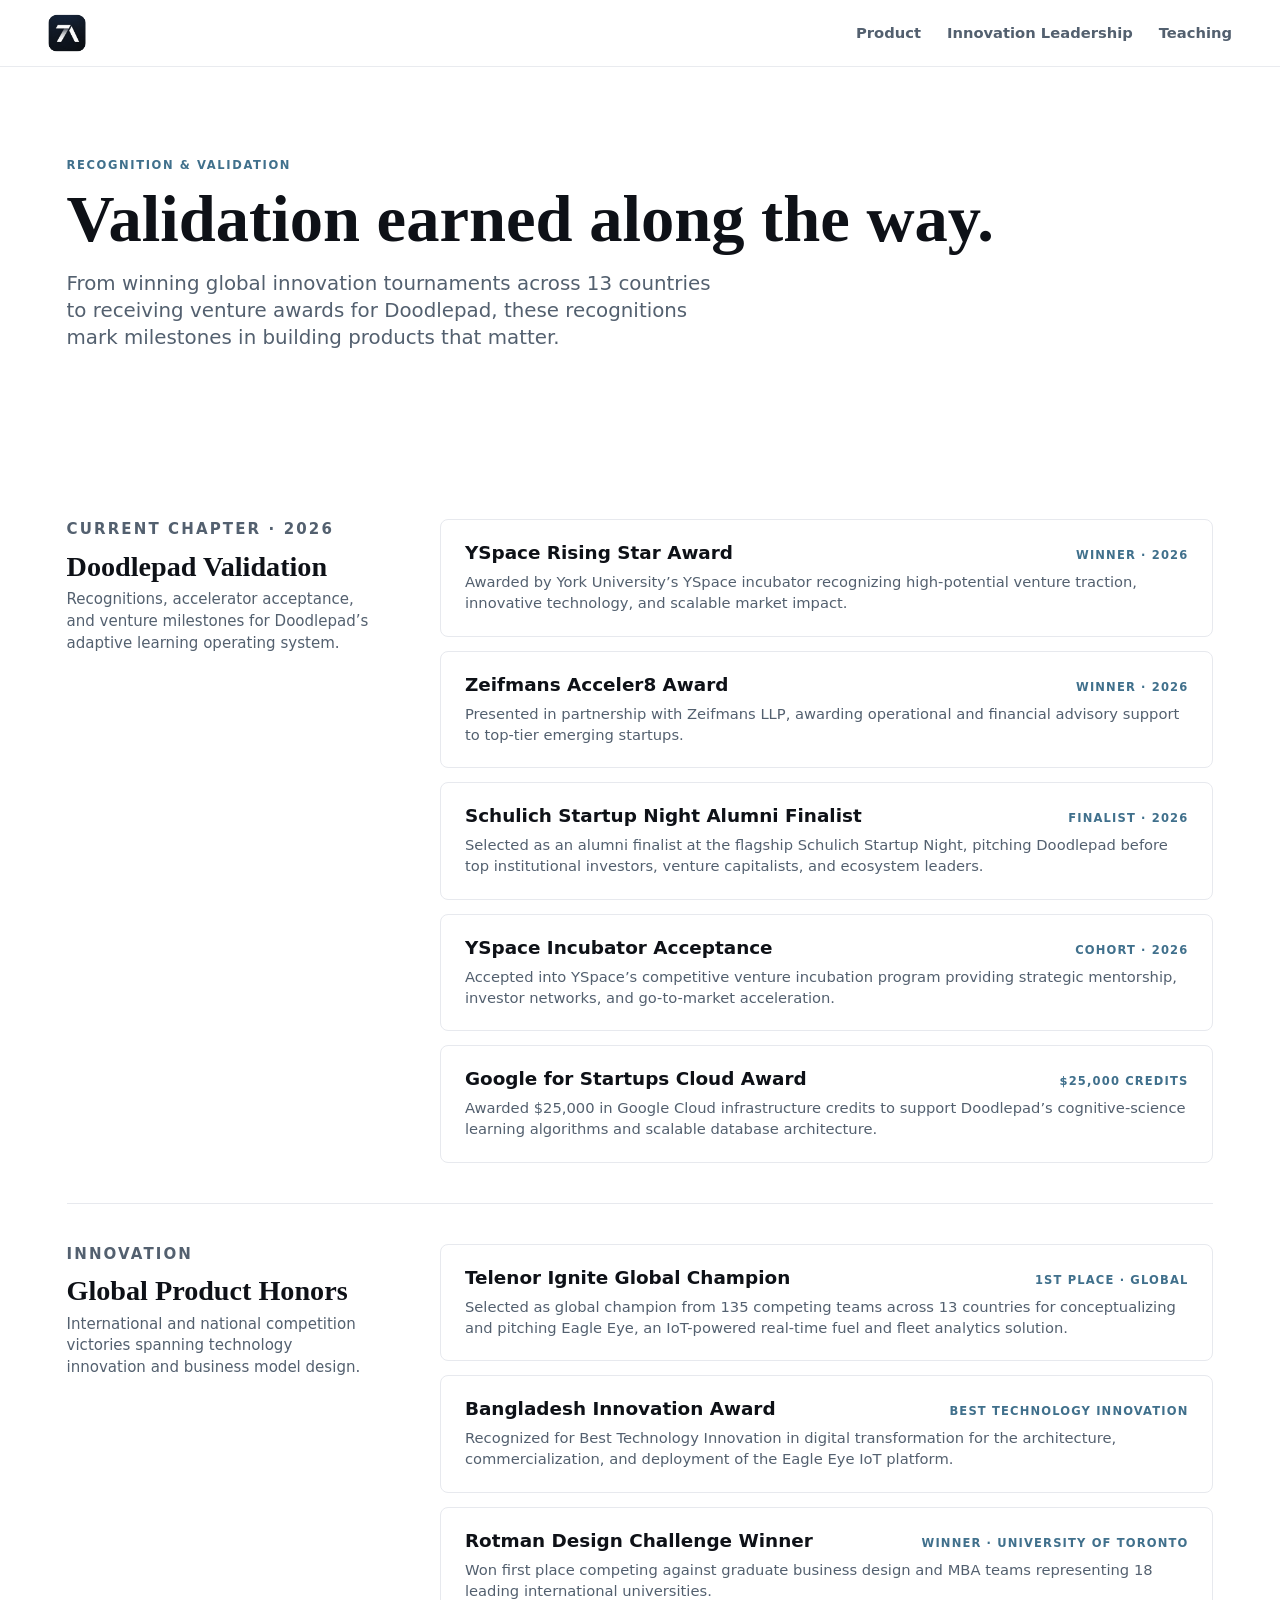
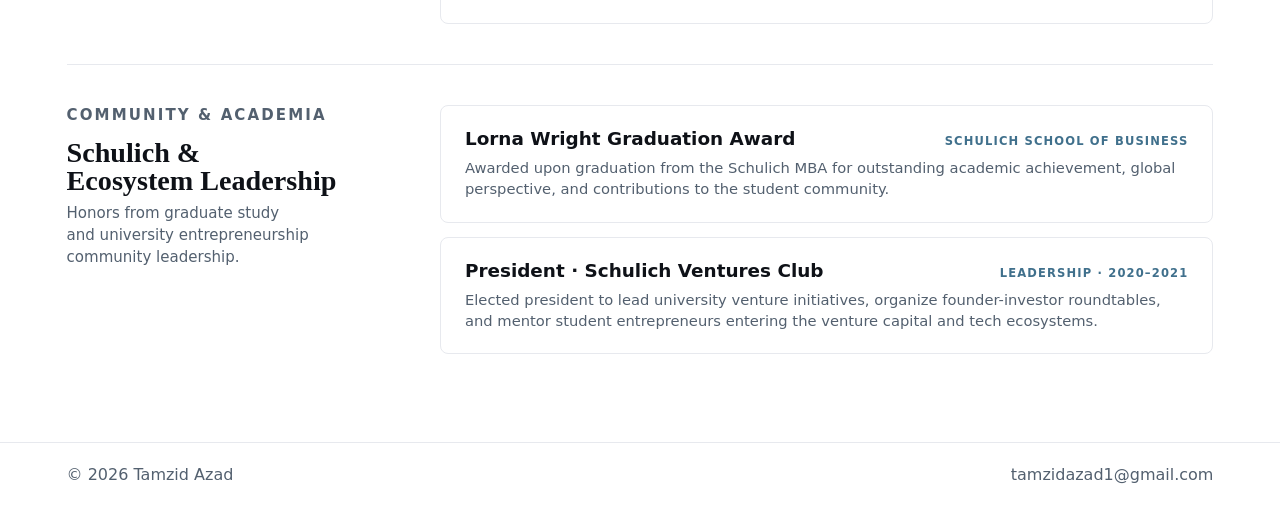
==== commit 5fb7b03c: "feat: redesign website with human-first copy, visual mockups, and minimalist layout - Eliminate dens" ====
--- a/awards.html
+++ b/awards.html
@@ -42,8 +42,11 @@
 
     <main id="main">
       <section class="page-hero compact">
-        <p class="eyebrow">Recognition</p>
-        <h1>Marks across venture building, product innovation, and institutional leadership.</h1>
+        <p class="eyebrow">Recognition &amp; Validation</p>
+        <h1>Validation earned along the way.</h1>
+        <p class="lede">
+          From winning global innovation tournaments across 13 countries to receiving venture awards for Doodlepad, these recognitions mark milestones in building products that matter.
+        </p>
       </section>
 
       <section class="section">
--- a/styles.css
+++ b/styles.css
@@ -1055,3 +1055,329 @@
     font-size: 0.8rem;
   }
 }
+
+/* -------------------------------------------------- Modern Minimalist Additions */
+
+/* Headings text-wrap for balanced legibility (modern web guidance) */
+h1, h2, h3 {
+  text-wrap: balance;
+}
+
+.lede, p {
+  text-wrap: pretty;
+}
+
+/* Doodlepad Visual Showcase */
+.doodlepad-showcase {
+  display: grid;
+  grid-template-columns: minmax(0, 1.15fr) minmax(320px, 0.85fr);
+  gap: clamp(28px, 4vw, 56px);
+  align-items: center;
+  padding: clamp(32px, 5vw, 64px) clamp(20px, 5.2vw, 70px);
+  background: #ffffff;
+  border-top: 1px solid var(--line);
+  border-bottom: 1px solid var(--line);
+}
+
+.doodlepad-visual {
+  position: relative;
+  border-radius: 12px;
+  overflow: hidden;
+  background: #fbf9f4;
+  border: 1px solid var(--line);
+  box-shadow: 0 12px 32px rgba(14, 17, 23, 0.05);
+  transition: transform 0.25s ease, box-shadow 0.25s ease;
+}
+
+.doodlepad-visual:hover {
+  transform: translateY(-2px);
+  box-shadow: 0 18px 42px rgba(14, 17, 23, 0.09);
+}
+
+.doodlepad-visual img {
+  display: block;
+  width: 100%;
+  height: auto;
+  object-fit: cover;
+}
+
+.doodlepad-content {
+  display: flex;
+  flex-direction: column;
+  gap: 16px;
+}
+
+.doodlepad-brand {
+  display: flex;
+  align-items: center;
+  gap: 14px;
+}
+
+.doodlepad-brand img {
+  height: 34px;
+  width: auto;
+  object-fit: contain;
+}
+
+.doodlepad-content h2 {
+  margin-bottom: 0;
+  font-size: clamp(1.8rem, 2.8vw, 2.6rem);
+  line-height: 1.1;
+}
+
+.doodlepad-content p {
+  color: var(--muted);
+  font-size: clamp(0.98rem, 1.25vw, 1.12rem);
+  line-height: 1.5;
+  margin-bottom: 0;
+}
+
+/* Milestone Pill Badges */
+.milestone-pills {
+  display: flex;
+  flex-wrap: wrap;
+  gap: 8px;
+  margin: 6px 0 10px;
+}
+
+.milestone-pill {
+  display: inline-flex;
+  align-items: center;
+  gap: 6px;
+  padding: 6px 12px;
+  border-radius: 999px;
+  background: rgba(91, 124, 153, 0.08);
+  border: 1px solid rgba(91, 124, 153, 0.2);
+  color: var(--glacier-deep);
+  font-size: 0.8rem;
+  font-weight: 700;
+  letter-spacing: 0.02em;
+}
+
+.milestone-pill svg,
+.milestone-pill .check {
+  font-weight: 900;
+  color: var(--glacier-deep);
+}
+
+/* Author Portrait Block (Product / About) */
+.author-portrait-block {
+  display: grid;
+  grid-template-columns: minmax(280px, 0.65fr) minmax(0, 1.35fr);
+  gap: clamp(28px, 5vw, 64px);
+  align-items: center;
+  padding: clamp(48px, 6vw, 84px) clamp(20px, 5.2vw, 70px);
+  background: var(--paper);
+  border-bottom: 1px solid var(--line);
+}
+
+.author-portrait-figure {
+  margin: 0;
+  border-radius: 16px;
+  overflow: hidden;
+  border: 1px solid var(--line);
+  box-shadow: 0 16px 36px rgba(14, 17, 23, 0.06);
+  background: #f4f2ee;
+}
+
+.author-portrait-figure img {
+  display: block;
+  width: 100%;
+  aspect-ratio: 4 / 5;
+  object-fit: cover;
+  object-position: center 20%;
+}
+
+.author-portrait-copy {
+  display: flex;
+  flex-direction: column;
+  gap: 16px;
+}
+
+.author-portrait-copy h1 {
+  margin-bottom: 4px;
+}
+
+.author-portrait-copy .lede {
+  color: var(--midnight);
+  font-weight: 500;
+  line-height: 1.45;
+}
+
+.author-portrait-copy p {
+  color: var(--muted);
+  font-size: 1.05rem;
+  line-height: 1.55;
+  margin-bottom: 0;
+}
+
+/* Case Study Cards (Product Page) */
+.case-study-grid {
+  display: grid;
+  gap: 24px;
+  padding: clamp(48px, 6vw, 84px) clamp(20px, 5.2vw, 70px);
+}
+
+.case-study-card {
+  padding: clamp(24px, 3.5vw, 36px);
+  border: 1px solid var(--line);
+  border-radius: 12px;
+  background: #ffffff;
+  box-shadow: 0 4px 18px rgba(14, 17, 23, 0.03);
+  transition: transform 0.2s ease, box-shadow 0.2s ease, border-color 0.2s ease;
+}
+
+.case-study-card:hover {
+  transform: translateY(-2px);
+  border-color: rgba(91, 124, 153, 0.4);
+  box-shadow: 0 12px 30px rgba(14, 17, 23, 0.06);
+}
+
+.case-study-top {
+  display: flex;
+  justify-content: space-between;
+  align-items: flex-start;
+  flex-wrap: wrap;
+  gap: 14px;
+  margin-bottom: 16px;
+}
+
+.case-study-meta span {
+  display: block;
+  font-size: 0.76rem;
+  font-weight: 850;
+  text-transform: uppercase;
+  letter-spacing: 0.1em;
+  color: var(--glacier-deep);
+  margin-bottom: 4px;
+}
+
+.case-study-meta h2 {
+  font-size: clamp(1.4rem, 2.2vw, 2.1rem);
+  margin-bottom: 4px;
+}
+
+.case-study-meta h3 {
+  font-size: 1.05rem;
+  font-weight: 600;
+  color: var(--muted);
+  margin-bottom: 0;
+}
+
+.metric-badge {
+  display: inline-flex;
+  flex-direction: column;
+  align-items: flex-end;
+  padding: 8px 16px;
+  background: rgba(23, 33, 58, 0.04);
+  border: 1px solid rgba(23, 33, 58, 0.1);
+  border-radius: 8px;
+}
+
+.metric-badge strong {
+  font-family: "EB Garamond", Garamond, Georgia, serif;
+  font-size: 1.6rem;
+  line-height: 1;
+  color: var(--midnight);
+}
+
+.metric-badge span {
+  font-size: 0.72rem;
+  font-weight: 750;
+  text-transform: uppercase;
+  letter-spacing: 0.08em;
+  color: var(--muted);
+  margin-top: 2px;
+}
+
+.case-study-points {
+  margin: 18px 0;
+  padding-left: 20px;
+  color: var(--muted);
+  font-size: 1.02rem;
+  line-height: 1.6;
+}
+
+.case-study-points li {
+  margin-bottom: 8px;
+}
+
+.case-study-points li:last-child {
+  margin-bottom: 0;
+}
+
+.tag-list {
+  display: flex;
+  flex-wrap: wrap;
+  gap: 8px;
+  margin-top: 18px;
+}
+
+.tag {
+  display: inline-block;
+  padding: 4px 10px;
+  border-radius: 4px;
+  background: var(--paper);
+  border: 1px solid var(--line);
+  font-size: 0.78rem;
+  font-weight: 650;
+  color: var(--muted);
+}
+
+/* Minimalist Recognition Cards */
+.recognition-grid-modern {
+  display: grid;
+  grid-template-columns: repeat(2, 1fr);
+  gap: 16px;
+  align-self: center;
+}
+
+.recognition-item-card {
+  padding: 20px;
+  border-radius: 8px;
+  background: var(--panel);
+  border: 1px solid var(--line);
+  transition: border-color 0.2s ease;
+}
+
+.recognition-item-card:hover {
+  border-color: rgba(91, 124, 153, 0.4);
+}
+
+.recognition-item-card span {
+  display: block;
+  font-size: 0.72rem;
+  font-weight: 850;
+  text-transform: uppercase;
+  letter-spacing: 0.1em;
+  color: var(--glacier-deep);
+  margin-bottom: 6px;
+}
+
+.recognition-item-card strong {
+  display: block;
+  font-size: 1.05rem;
+  color: var(--ink);
+  line-height: 1.35;
+}
+
+/* Responsive adjustments for modern additions */
+@media (max-width: 960px) {
+  .doodlepad-showcase {
+    grid-template-columns: 1fr;
+  }
+
+  .author-portrait-block {
+    grid-template-columns: 1fr;
+  }
+
+  .author-portrait-figure {
+    max-width: 420px;
+    margin: 0 auto;
+  }
+
+  .recognition-grid-modern {
+    grid-template-columns: 1fr;
+  }
+}
+
